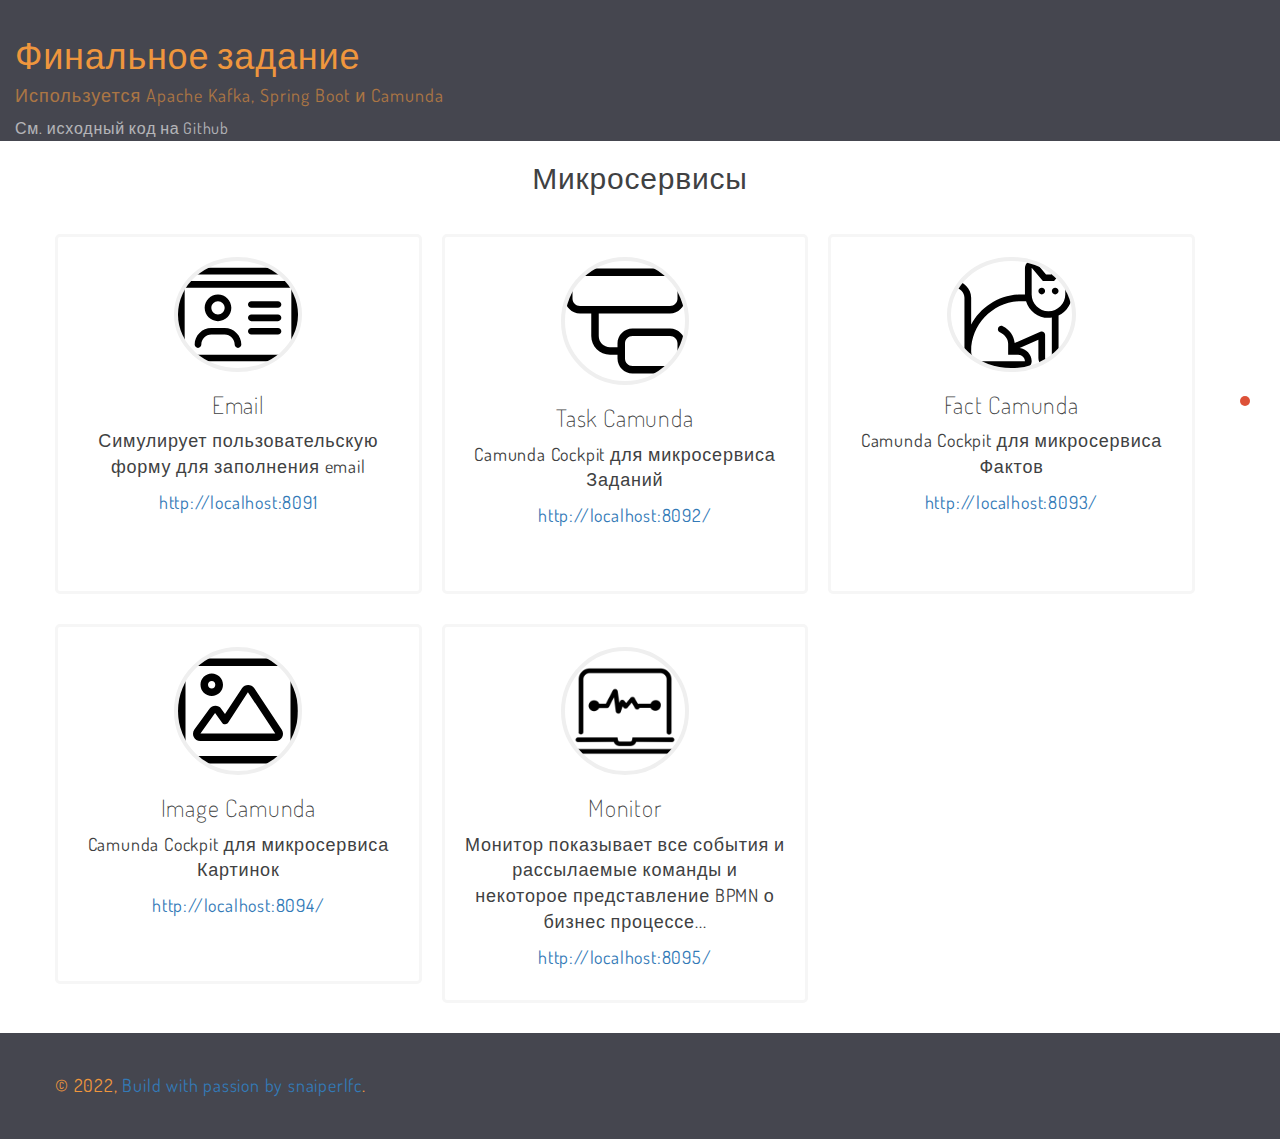
==== docs/overview-website/index.html @ 1f6db1c6 "first commit" ====
<!DOCTYPE html>
<html lang="en">
<head>
    <meta charset="utf-8">
    <meta http-equiv="X-UA-Compatible" content="IE=edge">
    <meta name="viewport" content="width=device-width, initial-scale=1">
    <meta name="author" content="Alexander Zimin">
    <title>Flowing Final Task</title>

    <!-- Bootstrap -->
    <link href="css/bootstrap.min.css" rel="stylesheet">
    <link href="css/style.css" rel="stylesheet">
    <link href="css/themify-icons.css" rel="stylesheet">
    <link href='css/dosis-font.css' rel='stylesheet' type='text/css'>
    <!-- HTML5 shim and Respond.js for IE8 support of HTML5 elements and media queries -->
    <!-- WARNING: Respond.js doesn't work if you view the page via file:// -->
    <!--[if lt IE 9]>
    <script src="https://oss.maxcdn.com/html5shiv/3.7.2/html5shiv.min.js"></script>
    <script src="https://oss.maxcdn.com/respond/1.4.2/respond.min.js"></script>
    <![endif]-->
</head>
<body id="page-top" data-spy="scroll" data-target=".side-menu">
<nav class="side-menu">
    <ul>
        <li class="hidden active">
            <a class="page-scroll" href="#page-top"></a>
        </li>

        <li>
            <a href="#speakers" class="page-scroll">
                <span class="menu-title">Микросервисы</span>
                <span class="dot"></span>
            </a>
        </li>

    </ul>
</nav>
<div class="container-fluid">
    <!-- Start: Header -->
    <div class="row hero-header" id="home">
        <div class="col-md-7">
            <h1>Финальное задание</h1>
            <h4>Используется Apache Kafka, Spring Boot и Camunda</h4>
            <a href="https://github.com/snaiperlfc/flowing-final-task">См. исходный код на Github</a>
        </div>
    </div>
    <!-- End: Header -->
</div>
<div class="container">
    <!-- Start: Speakers -->
    <div class="row me-row content-ct speaker" id="speakers">
        <h2 class="row-title">Микросервисы</h2>
        <div class="col-md-4 col-sm-6 feature">
            <img src="img/id-card-light.svg" class="speaker-img">
            <h3>Email</h3>
            <p>Симулирует пользовательскую форму для заполнения email</p>
            <p><a href="http://localhost:8091/">http://localhost:8091</a></p>
        </div>
        <div class="col-md-4 col-sm-6 feature">
            <img src="img/diagram-subtask-light.svg" class="speaker-img">
            <h3>Task Camunda</h3>
            <p>Camunda Cockpit для микросервиса Заданий</p>
            <p><a href="http://localhost:8092/camunda/app/cockpit/default/">http://localhost:8092/</a></p>
        </div>
        <div class="col-md-4 col-sm-6 feature">
            <img src="img/cat-light.svg" class="speaker-img">
            <h3>Fact Camunda</h3>
            <p>Camunda Cockpit для микросервиса Фактов</p>
            <p><a href="http://localhost:8093/camunda/app/cockpit/default/">http://localhost:8093/</a></p>
        </div>
        <div class="col-md-4 col-sm-6 feature">
            <img src="img/image-light.svg" class="speaker-img">
            <h3>Image Camunda</h3>
            <p>Camunda Cockpit для микросервиса Картинок</p>
            <p><a href="http://localhost:8094/camunda/app/cockpit/default/">http://localhost:8094/</a></p>
        </div>
        <div class="col-md-4 col-sm-6 feature">
            <img src="img/monitor.png" class="speaker-img">
            <h3>Monitor</h3>
            <p>Монитор показывает все события и рассылаемые команды и некоторое представление BPMN о бизнес
                процессе...</p>
            <p><a href="http://localhost:8095/">http://localhost:8095/</a></p>
        </div>
    </div>
    <!-- End: Speakers -->
</div>


<!-- Start: Footer -->
<div class="container-fluid footer">
    <div class="row footer-credit">
        <div class="col-md-6 col-sm-6">
            <p>&copy; 2022, <a href="http://snaiperlfc.ru">Build with passion by snaiperlfc</a>.</p>
        </div>
    </div>
</div>
<!-- End: Footer -->

</body>
</html>
---- docs/overview-website/css/style.css ----
body {
    font-family: 'Dosis', Roboto, sans-serif;
    color: #404142;
    font-size: 18px;
    letter-spacing: 0.8px;
}

h1, h2, h3, h4, h5, h6 {
    font-weight: 200;
}

ul {
    margin: 0;
    padding: 0;
    list-style: none;
}

a {
    -webkit-transition: all 0.3s;
    -moz-transition: all 0.3s;
    transition: all 0.3s;
}

a:hover, a:focus, a:active, a:visited {
    text-decoration: none;
}

/* Buttons override */
.btn {
    text-transform: uppercase;
    font-weight: 600;
}

.btn-lg {
    padding: 15px 40px;
    font-size: 16px;
    line-height: none;
    border-radius: 4px;
}

.btn-red {
    background-color: #dd5138;
    color: #fff;
}

.btn-yellow {
    background-color: #fcd93b;
    color: #2a2a2a;
    opacity: 0.8;
}

.btn-yellow:hover {
    opacity: 1;
}

.btn-yellow.disabled:hover,
.btn-yellow[disabled]:hover {
    opacity: 0.65;
}

.content-ct {
    text-align: center;
}

/* ------------------
	Navigation
------------------ */
.side-menu {
    position: fixed;
    right: 30px;
    top: 50%;
    transform: translateY(-73px);
    z-index: 99;
}

.side-menu ul li {
    text-align: right;
    margin: 10px 0;
}

.side-menu ul li a span {
    display: inline-block;
}

.side-menu ul li a span.menu-title {
    color: #fff;
    position: relative;
    margin-right: 10px;
    text-transform: uppercase;
    font-size: 12px;
    background-color: #dd5138;
    padding: 3px 10px;
    font-weight: 600;
    border-radius: 3px;
    -webkit-transition: -webkit-transform 0.2s, opacity 0.2s;
    -moz-transition: -moz-transform 0.2s, opacity 0.2s;
    transition: transform 0.2s, opacity 0.2s;
    -webkit-transform-origin: 100% 50%;
    -moz-transform-origin: 100% 50%;
    -ms-transform-origin: 100% 50%;
    -o-transform-origin: 100% 50%;
    transform-origin: 100% 50%;
    opacity: 0;
}

.side-menu ul li a:hover span.menu-title {
    opacity: 1;
}

.side-menu ul li a span.dot {
    position: relative;
    background-color: #dd5138;
    border-radius: 2em;
    height: 10px;
    width: 10px;
    -webkit-transition: all 0.3s;
    -moz-transition: all 0.3s;
    transition: all 0.3s;
}

.side-menu ul li a:hover span.dot {
    transform: scale(1.8);
}


.hero-header {
    background: #45464f;
    color: #ef963d;
}

.hero-header h1 {
    margin: 1em 0 0 0;
}

.hero-header a {
    /*background: white;*/
    color: white;
    opacity: 0.6;
    margin: 1em 0 0 0;
    font-size: 16px;
}

.hero-header h4 {
    font-weight: normal;
    opacity: 0.6;
    letter-spacing: 1px;
    /*margin: 2em 0;*/
}

.hero-header .logo {
    max-width: 180px;
}

.hero-header .btn {
    margin-top: 3em;
}

.hero-header .rocket {
    max-width: 100%;
}

.me-row {
    /*padding: 30px 0;*/
}

.row-title {
    font-weight: 400;
}

.feature {
    padding: 20px;
    margin-top: 30px;
    min-height: 360px;
}

.feature span {
    font-size: 5em;
    color: #016cc7;
}

.speaker .feature {
    width: 31.333333%;
    -webkit-transition: all 0.3s;
    -moz-transition: all 0.3s;
    transition: all 0.3s;
    margin-right: 20px;
    border: 3px solid #f6f6f6;
    border-radius: 5px;
}

.speaker .feature:hover {
    box-shadow: 3px 3px 10px #ccc;
    transform: translateY(-10px);
}

.speaker-img {
    max-width: 40%;
    border: 4px solid #efefef;
    border-radius: 50%;
}

ul.speaker-social li {
    list-style: none;
    display: inline-block;
    margin: 10px 5px;
}

ul.speaker-social li a {
    font-size: 0.2em;
    padding: 0 10px;
}

ul.speaker-social li a:hover {
    text-decoration: none;
}

a span.ti-facebook {
    color: #3b5998;
}

a span.ti-twitter-alt {
    color: #4099ff;
}

.tickets {
    background-color: #fcd93b;
}

.tickets .price {
    font-size: 4em;
    color: #dd5138;
    font-weight: 100;
}

.tickets .price sup {
    font-size: 0.4em;
}


.nav-tabs {
    margin-top: 20px;
}

.schedule .media {
    margin-top: 4em;
}

.schedule .media-object {
    max-width: 100px;
}

.schedule .media-heading {
    font-weight: 600;
    border-bottom: 2px solid #efefef;
    padding-bottom: 10px;
}

.schedule .media-body h5 {
    text-transform: uppercase;
    font-weight: 600;
}


.footer {
    margin-top: 30px;
    background: #45464f;
    color: #ef963d;
}

.footer p {
    margin-bottom: 0;
}

.footer-credit {
    padding: 40px;
}

ul.footer-menu {
    text-align: right;
}

ul.footer-menu li {
    display: inline-block;
}

ul.footer-menu li a {
    font-size: 12px;
    color: #fcd93b;
    padding-right: 20px;
}

ul.footer-menu li a:hover {
    color: #dd5138;
}


.contact {
    background-color: #3a3a3a;
    color: #fff;
    padding: 1em;
}

.contact h3 {
    margin-bottom: 30px;
}

.form-control {
    padding: 20px 15px;
    border: 3px solid #eee;
    background-color: #f9f9f9;
    box-shadow: none;
}

.help-block {
    font-size: 12px;
}

.form-control-feedback {
    top: 15px;
    right: 15px;
}

.animated {
    -webkit-animation-duration: 5s;
    animation-duration: 5s;
    -webkit-animation-fill-mode: both;
    animation-fill-mode: both;
    -webkit-animation-timing-function: linear;
    animation-timing-function: linear;
    animation-iteration-count: infinite;
    -webkit-animation-iteration-count: infinite;
}

@-webkit-keyframes bounce {
    0%, 20%, 50%, 80%, 100% {
        -webkit-transform: translateY(0);
    }
    40% {
        -webkit-transform: translateY(-30px);
    }
    60% {
        -webkit-transform: translateY(-15px);
    }
}

@keyframes bounce {
    0%, 20%, 50%, 80%, 100% {
        transform: translateY(0);
    }
    40% {
        transform: translateY(-30px);
    }
    60% {
        transform: translateY(-15px);
    }
}

.bounce {
    -webkit-animation-name: bounce;
    animation-name: bounce;
}

/* ========================================
    Custom Media Queries
======================================== */

/* Mobile */

@media (max-width: 767px) {
    .hero-header {
        padding: 3em 1em 1em 1em;
        text-align: center;
        max-height: 550px;
    }

    .speaker .feature {
        width: 100%
    }

    .footer-credit {
        text-align: center;
        padding: 40px 20px;
    }

    ul.footer-menu {
        text-align: center;
        margin-top: 30px;
    }
}


/* iPad Portrait */

@media (min-width: 768px) and (max-width: 991px) {
    .hero-header {
        padding: 3em 1em 1em 1em;
        text-align: center;
    }

    .speaker .feature {
        width: 49%;
        margin-right: 7px;
    }

    ul.footer-menu {
        margin-top: 0;
    }
}


/* iPad Landscape */

@media (min-width: 992px) and (max-width: 1199px) {
    .speaker .feature {
        width: 49%;
        margin-right: 9px;
    }
}
---- docs/overview-website/css/themify-icons.css ----
@font-face {
	font-family: 'themify';
	src:url('../fonts/themify.eot?-fvbane');
	src:url('../fonts/themify.eot?#iefix-fvbane') format('embedded-opentype'),
		url('../fonts/themify.woff?-fvbane') format('woff'),
		url('../fonts/themify.ttf?-fvbane') format('truetype'),
		url('../fonts/themify.svg?-fvbane#themify') format('svg');
	font-weight: normal;
	font-style: normal;
}

[class^="ti-"], [class*=" ti-"] {
	font-family: 'themify';
	speak: none;
	font-style: normal;
	font-weight: normal;
	font-variant: normal;
	text-transform: none;
	line-height: 1;

	/* Better Font Rendering =========== */
	-webkit-font-smoothing: antialiased;
	-moz-osx-font-smoothing: grayscale;
}

.ti-wand:before {
	content: "\e600";
}
.ti-volume:before {
	content: "\e601";
}
.ti-user:before {
	content: "\e602";
}
.ti-unlock:before {
	content: "\e603";
}
.ti-unlink:before {
	content: "\e604";
}
.ti-trash:before {
	content: "\e605";
}
.ti-thought:before {
	content: "\e606";
}
.ti-target:before {
	content: "\e607";
}
.ti-tag:before {
	content: "\e608";
}
.ti-tablet:before {
	content: "\e609";
}
.ti-star:before {
	content: "\e60a";
}
.ti-spray:before {
	content: "\e60b";
}
.ti-signal:before {
	content: "\e60c";
}
.ti-shopping-cart:before {
	content: "\e60d";
}
.ti-shopping-cart-full:before {
	content: "\e60e";
}
.ti-settings:before {
	content: "\e60f";
}
.ti-search:before {
	content: "\e610";
}
.ti-zoom-in:before {
	content: "\e611";
}
.ti-zoom-out:before {
	content: "\e612";
}
.ti-cut:before {
	content: "\e613";
}
.ti-ruler:before {
	content: "\e614";
}
.ti-ruler-pencil:before {
	content: "\e615";
}
.ti-ruler-alt:before {
	content: "\e616";
}
.ti-bookmark:before {
	content: "\e617";
}
.ti-bookmark-alt:before {
	content: "\e618";
}
.ti-reload:before {
	content: "\e619";
}
.ti-plus:before {
	content: "\e61a";
}
.ti-pin:before {
	content: "\e61b";
}
.ti-pencil:before {
	content: "\e61c";
}
.ti-pencil-alt:before {
	content: "\e61d";
}
.ti-paint-roller:before {
	content: "\e61e";
}
.ti-paint-bucket:before {
	content: "\e61f";
}
.ti-na:before {
	content: "\e620";
}
.ti-mobile:before {
	content: "\e621";
}
.ti-minus:before {
	content: "\e622";
}
.ti-medall:before {
	content: "\e623";
}
.ti-medall-alt:before {
	content: "\e624";
}
.ti-marker:before {
	content: "\e625";
}
.ti-marker-alt:before {
	content: "\e626";
}
.ti-arrow-up:before {
	content: "\e627";
}
.ti-arrow-right:before {
	content: "\e628";
}
.ti-arrow-left:before {
	content: "\e629";
}
.ti-arrow-down:before {
	content: "\e62a";
}
.ti-lock:before {
	content: "\e62b";
}
.ti-location-arrow:before {
	content: "\e62c";
}
.ti-link:before {
	content: "\e62d";
}
.ti-layout:before {
	content: "\e62e";
}
.ti-layers:before {
	content: "\e62f";
}
.ti-layers-alt:before {
	content: "\e630";
}
.ti-key:before {
	content: "\e631";
}
.ti-import:before {
	content: "\e632";
}
.ti-image:before {
	content: "\e633";
}
.ti-heart:before {
	content: "\e634";
}
.ti-heart-broken:before {
	content: "\e635";
}
.ti-hand-stop:before {
	content: "\e636";
}
.ti-hand-open:before {
	content: "\e637";
}
.ti-hand-drag:before {
	content: "\e638";
}
.ti-folder:before {
	content: "\e639";
}
.ti-flag:before {
	content: "\e63a";
}
.ti-flag-alt:before {
	content: "\e63b";
}
.ti-flag-alt-2:before {
	content: "\e63c";
}
.ti-eye:before {
	content: "\e63d";
}
.ti-export:before {
	content: "\e63e";
}
.ti-exchange-vertical:before {
	content: "\e63f";
}
.ti-desktop:before {
	content: "\e640";
}
.ti-cup:before {
	content: "\e641";
}
.ti-crown:before {
	content: "\e642";
}
.ti-comments:before {
	content: "\e643";
}
.ti-comment:before {
	content: "\e644";
}
.ti-comment-alt:before {
	content: "\e645";
}
.ti-close:before {
	content: "\e646";
}
.ti-clip:before {
	content: "\e647";
}
.ti-angle-up:before {
	content: "\e648";
}
.ti-angle-right:before {
	content: "\e649";
}
.ti-angle-left:before {
	content: "\e64a";
}
.ti-angle-down:before {
	content: "\e64b";
}
.ti-check:before {
	content: "\e64c";
}
.ti-check-box:before {
	content: "\e64d";
}
.ti-camera:before {
	content: "\e64e";
}
.ti-announcement:before {
	content: "\e64f";
}
.ti-brush:before {
	content: "\e650";
}
.ti-briefcase:before {
	content: "\e651";
}
.ti-bolt:before {
	content: "\e652";
}
.ti-bolt-alt:before {
	content: "\e653";
}
.ti-blackboard:before {
	content: "\e654";
}
.ti-bag:before {
	content: "\e655";
}
.ti-move:before {
	content: "\e656";
}
.ti-arrows-vertical:before {
	content: "\e657";
}
.ti-arrows-horizontal:before {
	content: "\e658";
}
.ti-fullscreen:before {
	content: "\e659";
}
.ti-arrow-top-right:before {
	content: "\e65a";
}
.ti-arrow-top-left:before {
	content: "\e65b";
}
.ti-arrow-circle-up:before {
	content: "\e65c";
}
.ti-arrow-circle-right:before {
	content: "\e65d";
}
.ti-arrow-circle-left:before {
	content: "\e65e";
}
.ti-arrow-circle-down:before {
	content: "\e65f";
}
.ti-angle-double-up:before {
	content: "\e660";
}
.ti-angle-double-right:before {
	content: "\e661";
}
.ti-angle-double-left:before {
	content: "\e662";
}
.ti-angle-double-down:before {
	content: "\e663";
}
.ti-zip:before {
	content: "\e664";
}
.ti-world:before {
	content: "\e665";
}
.ti-wheelchair:before {
	content: "\e666";
}
.ti-view-list:before {
	content: "\e667";
}
.ti-view-list-alt:before {
	content: "\e668";
}
.ti-view-grid:before {
	content: "\e669";
}
.ti-uppercase:before {
	content: "\e66a";
}
.ti-upload:before {
	content: "\e66b";
}
.ti-underline:before {
	content: "\e66c";
}
.ti-truck:before {
	content: "\e66d";
}
.ti-timer:before {
	content: "\e66e";
}
.ti-ticket:before {
	content: "\e66f";
}
.ti-thumb-up:before {
	content: "\e670";
}
.ti-thumb-down:before {
	content: "\e671";
}
.ti-text:before {
	content: "\e672";
}
.ti-stats-up:before {
	content: "\e673";
}
.ti-stats-down:before {
	content: "\e674";
}
.ti-split-v:before {
	content: "\e675";
}
.ti-split-h:before {
	content: "\e676";
}
.ti-smallcap:before {
	content: "\e677";
}
.ti-shine:before {
	content: "\e678";
}
.ti-shift-right:before {
	content: "\e679";
}
.ti-shift-left:before {
	content: "\e67a";
}
.ti-shield:before {
	content: "\e67b";
}
.ti-notepad:before {
	content: "\e67c";
}
.ti-server:before {
	content: "\e67d";
}
.ti-quote-right:before {
	content: "\e67e";
}
.ti-quote-left:before {
	content: "\e67f";
}
.ti-pulse:before {
	content: "\e680";
}
.ti-printer:before {
	content: "\e681";
}
.ti-power-off:before {
	content: "\e682";
}
.ti-plug:before {
	content: "\e683";
}
.ti-pie-chart:before {
	content: "\e684";
}
.ti-paragraph:before {
	content: "\e685";
}
.ti-panel:before {
	content: "\e686";
}
.ti-package:before {
	content: "\e687";
}
.ti-music:before {
	content: "\e688";
}
.ti-music-alt:before {
	content: "\e689";
}
.ti-mouse:before {
	content: "\e68a";
}
.ti-mouse-alt:before {
	content: "\e68b";
}
.ti-money:before {
	content: "\e68c";
}
.ti-microphone:before {
	content: "\e68d";
}
.ti-menu:before {
	content: "\e68e";
}
.ti-menu-alt:before {
	content: "\e68f";
}
.ti-map:before {
	content: "\e690";
}
.ti-map-alt:before {
	content: "\e691";
}
.ti-loop:before {
	content: "\e692";
}
.ti-location-pin:before {
	content: "\e693";
}
.ti-list:before {
	content: "\e694";
}
.ti-light-bulb:before {
	content: "\e695";
}
.ti-Italic:before {
	content: "\e696";
}
.ti-info:before {
	content: "\e697";
}
.ti-infinite:before {
	content: "\e698";
}
.ti-id-badge:before {
	content: "\e699";
}
.ti-hummer:before {
	content: "\e69a";
}
.ti-home:before {
	content: "\e69b";
}
.ti-help:before {
	content: "\e69c";
}
.ti-headphone:before {
	content: "\e69d";
}
.ti-harddrives:before {
	content: "\e69e";
}
.ti-harddrive:before {
	content: "\e69f";
}
.ti-gift:before {
	content: "\e6a0";
}
.ti-game:before {
	content: "\e6a1";
}
.ti-filter:before {
	content: "\e6a2";
}
.ti-files:before {
	content: "\e6a3";
}
.ti-file:before {
	content: "\e6a4";
}
.ti-eraser:before {
	content: "\e6a5";
}
.ti-envelope:before {
	content: "\e6a6";
}
.ti-download:before {
	content: "\e6a7";
}
.ti-direction:before {
	content: "\e6a8";
}
.ti-direction-alt:before {
	content: "\e6a9";
}
.ti-dashboard:before {
	content: "\e6aa";
}
.ti-control-stop:before {
	content: "\e6ab";
}
.ti-control-shuffle:before {
	content: "\e6ac";
}
.ti-control-play:before {
	content: "\e6ad";
}
.ti-control-pause:before {
	content: "\e6ae";
}
.ti-control-forward:before {
	content: "\e6af";
}
.ti-control-backward:before {
	content: "\e6b0";
}
.ti-cloud:before {
	content: "\e6b1";
}
.ti-cloud-up:before {
	content: "\e6b2";
}
.ti-cloud-down:before {
	content: "\e6b3";
}
.ti-clipboard:before {
	content: "\e6b4";
}
.ti-car:before {
	content: "\e6b5";
}
.ti-calendar:before {
	content: "\e6b6";
}
.ti-book:before {
	content: "\e6b7";
}
.ti-bell:before {
	content: "\e6b8";
}
.ti-basketball:before {
	content: "\e6b9";
}
.ti-bar-chart:before {
	content: "\e6ba";
}
.ti-bar-chart-alt:before {
	content: "\e6bb";
}
.ti-back-right:before {
	content: "\e6bc";
}
.ti-back-left:before {
	content: "\e6bd";
}
.ti-arrows-corner:before {
	content: "\e6be";
}
.ti-archive:before {
	content: "\e6bf";
}
.ti-anchor:before {
	content: "\e6c0";
}
.ti-align-right:before {
	content: "\e6c1";
}
.ti-align-left:before {
	content: "\e6c2";
}
.ti-align-justify:before {
	content: "\e6c3";
}
.ti-align-center:before {
	content: "\e6c4";
}
.ti-alert:before {
	content: "\e6c5";
}
.ti-alarm-clock:before {
	content: "\e6c6";
}
.ti-agenda:before {
	content: "\e6c7";
}
.ti-write:before {
	content: "\e6c8";
}
.ti-window:before {
	content: "\e6c9";
}
.ti-widgetized:before {
	content: "\e6ca";
}
.ti-widget:before {
	content: "\e6cb";
}
.ti-widget-alt:before {
	content: "\e6cc";
}
.ti-wallet:before {
	content: "\e6cd";
}
.ti-video-clapper:before {
	content: "\e6ce";
}
.ti-video-camera:before {
	content: "\e6cf";
}
.ti-vector:before {
	content: "\e6d0";
}
.ti-themify-logo:before {
	content: "\e6d1";
}
.ti-themify-favicon:before {
	content: "\e6d2";
}
.ti-themify-favicon-alt:before {
	content: "\e6d3";
}
.ti-support:before {
	content: "\e6d4";
}
.ti-stamp:before {
	content: "\e6d5";
}
.ti-split-v-alt:before {
	content: "\e6d6";
}
.ti-slice:before {
	content: "\e6d7";
}
.ti-shortcode:before {
	content: "\e6d8";
}
.ti-shift-right-alt:before {
	content: "\e6d9";
}
.ti-shift-left-alt:before {
	content: "\e6da";
}
.ti-ruler-alt-2:before {
	content: "\e6db";
}
.ti-receipt:before {
	content: "\e6dc";
}
.ti-pin2:before {
	content: "\e6dd";
}
.ti-pin-alt:before {
	content: "\e6de";
}
.ti-pencil-alt2:before {
	content: "\e6df";
}
.ti-palette:before {
	content: "\e6e0";
}
.ti-more:before {
	content: "\e6e1";
}
.ti-more-alt:before {
	content: "\e6e2";
}
.ti-microphone-alt:before {
	content: "\e6e3";
}
.ti-magnet:before {
	content: "\e6e4";
}
.ti-line-double:before {
	content: "\e6e5";
}
.ti-line-dotted:before {
	content: "\e6e6";
}
.ti-line-dashed:before {
	content: "\e6e7";
}
.ti-layout-width-full:before {
	content: "\e6e8";
}
.ti-layout-width-default:before {
	content: "\e6e9";
}
.ti-layout-width-default-alt:before {
	content: "\e6ea";
}
.ti-layout-tab:before {
	content: "\e6eb";
}
.ti-layout-tab-window:before {
	content: "\e6ec";
}
.ti-layout-tab-v:before {
	content: "\e6ed";
}
.ti-layout-tab-min:before {
	content: "\e6ee";
}
.ti-layout-slider:before {
	content: "\e6ef";
}
.ti-layout-slider-alt:before {
	content: "\e6f0";
}
.ti-layout-sidebar-right:before {
	content: "\e6f1";
}
.ti-layout-sidebar-none:before {
	content: "\e6f2";
}
.ti-layout-sidebar-left:before {
	content: "\e6f3";
}
.ti-layout-placeholder:before {
	content: "\e6f4";
}
.ti-layout-menu:before {
	content: "\e6f5";
}
.ti-layout-menu-v:before {
	content: "\e6f6";
}
.ti-layout-menu-separated:before {
	content: "\e6f7";
}
.ti-layout-menu-full:before {
	content: "\e6f8";
}
.ti-layout-media-right-alt:before {
	content: "\e6f9";
}
.ti-layout-media-right:before {
	content: "\e6fa";
}
.ti-layout-media-overlay:before {
	content: "\e6fb";
}
.ti-layout-media-overlay-alt:before {
	content: "\e6fc";
}
.ti-layout-media-overlay-alt-2:before {
	content: "\e6fd";
}
.ti-layout-media-left-alt:before {
	content: "\e6fe";
}
.ti-layout-media-left:before {
	content: "\e6ff";
}
.ti-layout-media-center-alt:before {
	content: "\e700";
}
.ti-layout-media-center:before {
	content: "\e701";
}
.ti-layout-list-thumb:before {
	content: "\e702";
}
.ti-layout-list-thumb-alt:before {
	content: "\e703";
}
.ti-layout-list-post:before {
	content: "\e704";
}
.ti-layout-list-large-image:before {
	content: "\e705";
}
.ti-layout-line-solid:before {
	content: "\e706";
}
.ti-layout-grid4:before {
	content: "\e707";
}
.ti-layout-grid3:before {
	content: "\e708";
}
.ti-layout-grid2:before {
	content: "\e709";
}
.ti-layout-grid2-thumb:before {
	content: "\e70a";
}
.ti-layout-cta-right:before {
	content: "\e70b";
}
.ti-layout-cta-left:before {
	content: "\e70c";
}
.ti-layout-cta-center:before {
	content: "\e70d";
}
.ti-layout-cta-btn-right:before {
	content: "\e70e";
}
.ti-layout-cta-btn-left:before {
	content: "\e70f";
}
.ti-layout-column4:before {
	content: "\e710";
}
.ti-layout-column3:before {
	content: "\e711";
}
.ti-layout-column2:before {
	content: "\e712";
}
.ti-layout-accordion-separated:before {
	content: "\e713";
}
.ti-layout-accordion-merged:before {
	content: "\e714";
}
.ti-layout-accordion-list:before {
	content: "\e715";
}
.ti-ink-pen:before {
	content: "\e716";
}
.ti-info-alt:before {
	content: "\e717";
}
.ti-help-alt:before {
	content: "\e718";
}
.ti-headphone-alt:before {
	content: "\e719";
}
.ti-hand-point-up:before {
	content: "\e71a";
}
.ti-hand-point-right:before {
	content: "\e71b";
}
.ti-hand-point-left:before {
	content: "\e71c";
}
.ti-hand-point-down:before {
	content: "\e71d";
}
.ti-gallery:before {
	content: "\e71e";
}
.ti-face-smile:before {
	content: "\e71f";
}
.ti-face-sad:before {
	content: "\e720";
}
.ti-credit-card:before {
	content: "\e721";
}
.ti-control-skip-forward:before {
	content: "\e722";
}
.ti-control-skip-backward:before {
	content: "\e723";
}
.ti-control-record:before {
	content: "\e724";
}
.ti-control-eject:before {
	content: "\e725";
}
.ti-comments-smiley:before {
	content: "\e726";
}
.ti-brush-alt:before {
	content: "\e727";
}
.ti-youtube:before {
	content: "\e728";
}
.ti-vimeo:before {
	content: "\e729";
}
.ti-twitter:before {
	content: "\e72a";
}
.ti-time:before {
	content: "\e72b";
}
.ti-tumblr:before {
	content: "\e72c";
}
.ti-skype:before {
	content: "\e72d";
}
.ti-share:before {
	content: "\e72e";
}
.ti-share-alt:before {
	content: "\e72f";
}
.ti-rocket:before {
	content: "\e730";
}
.ti-pinterest:before {
	content: "\e731";
}
.ti-new-window:before {
	content: "\e732";
}
.ti-microsoft:before {
	content: "\e733";
}
.ti-list-ol:before {
	content: "\e734";
}
.ti-linkedin:before {
	content: "\e735";
}
.ti-layout-sidebar-2:before {
	content: "\e736";
}
.ti-layout-grid4-alt:before {
	content: "\e737";
}
.ti-layout-grid3-alt:before {
	content: "\e738";
}
.ti-layout-grid2-alt:before {
	content: "\e739";
}
.ti-layout-column4-alt:before {
	content: "\e73a";
}
.ti-layout-column3-alt:before {
	content: "\e73b";
}
.ti-layout-column2-alt:before {
	content: "\e73c";
}
.ti-instagram:before {
	content: "\e73d";
}
.ti-google:before {
	content: "\e73e";
}
.ti-github:before {
	content: "\e73f";
}
.ti-flickr:before {
	content: "\e740";
}
.ti-facebook:before {
	content: "\e741";
}
.ti-dropbox:before {
	content: "\e742";
}
.ti-dribbble:before {
	content: "\e743";
}
.ti-apple:before {
	content: "\e744";
}
.ti-android:before {
	content: "\e745";
}
.ti-save:before {
	content: "\e746";
}
.ti-save-alt:before {
	content: "\e747";
}
.ti-yahoo:before {
	content: "\e748";
}
.ti-wordpress:before {
	content: "\e749";
}
.ti-vimeo-alt:before {
	content: "\e74a";
}
.ti-twitter-alt:before {
	content: "\e74b";
}
.ti-tumblr-alt:before {
	content: "\e74c";
}
.ti-trello:before {
	content: "\e74d";
}
.ti-stack-overflow:before {
	content: "\e74e";
}
.ti-soundcloud:before {
	content: "\e74f";
}
.ti-sharethis:before {
	content: "\e750";
}
.ti-sharethis-alt:before {
	content: "\e751";
}
.ti-reddit:before {
	content: "\e752";
}
.ti-pinterest-alt:before {
	content: "\e753";
}
.ti-microsoft-alt:before {
	content: "\e754";
}
.ti-linux:before {
	content: "\e755";
}
.ti-jsfiddle:before {
	content: "\e756";
}
.ti-joomla:before {
	content: "\e757";
}
.ti-html5:before {
	content: "\e758";
}
.ti-flickr-alt:before {
	content: "\e759";
}
.ti-email:before {
	content: "\e75a";
}
.ti-drupal:before {
	content: "\e75b";
}
.ti-dropbox-alt:before {
	content: "\e75c";
}
.ti-css3:before {
	content: "\e75d";
}
.ti-rss:before {
	content: "\e75e";
}
.ti-rss-alt:before {
	content: "\e75f";
}
---- docs/overview-website/css/dosis-font.css ----
/* latin-ext */
@font-face {
  font-family: 'Dosis';
  font-style: normal;
  font-weight: 200;
  src: local('Dosis ExtraLight'), local('Dosis-ExtraLight'), url(../fonts/dosis/VK-RlLrn4NFhRGqPkj6IwBkAz4rYn47Zy2rvigWQf6w.woff2) format('woff2');
  unicode-range: U+0100-024F, U+1E00-1EFF, U+20A0-20AB, U+20AD-20CF, U+2C60-2C7F, U+A720-A7FF;
}
/* latin */
@font-face {
  font-family: 'Dosis';
  font-style: normal;
  font-weight: 200;
  src: local('Dosis ExtraLight'), local('Dosis-ExtraLight'), url(../fonts/dosis/RPKDmaFi75RJkvjWaDDb0nYhjbSpvc47ee6xR_80Hnw.woff2) format('woff2');
  unicode-range: U+0000-00FF, U+0131, U+0152-0153, U+02C6, U+02DA, U+02DC, U+2000-206F, U+2074, U+20AC, U+2212, U+2215, U+E0FF, U+EFFD, U+F000;
}
/* latin-ext */
@font-face {
  font-family: 'Dosis';
  font-style: normal;
  font-weight: 400;
  src: local('Dosis Regular'), local('Dosis-Regular'), url(../fonts/dosis/3isE9muMMOq1K7TQ7HkKvIDGDUGfDkXyfkzVDelzfFk.woff2) format('woff2');
  unicode-range: U+0100-024F, U+1E00-1EFF, U+20A0-20AB, U+20AD-20CF, U+2C60-2C7F, U+A720-A7FF;
}
/* latin */
@font-face {
  font-family: 'Dosis';
  font-style: normal;
  font-weight: 400;
  src: local('Dosis Regular'), local('Dosis-Regular'), url(../fonts/dosis/oaBFj7Fz9Y9_eW3k9Jd9X6CWcynf_cDxXwCLxiixG1c.woff2) format('woff2');
  unicode-range: U+0000-00FF, U+0131, U+0152-0153, U+02C6, U+02DA, U+02DC, U+2000-206F, U+2074, U+20AC, U+2212, U+2215, U+E0FF, U+EFFD, U+F000;
}
/* latin-ext */
@font-face {
  font-family: 'Dosis';
  font-style: normal;
  font-weight: 600;
  src: local('Dosis SemiBold'), local('Dosis-SemiBold'), url(../fonts/dosis/3isE9muMMOq1K7TQ7HkKvIDGDUGfDkXyfkzVDelzfFk.woff2) format('woff2');
  unicode-range: U+0100-024F, U+1E00-1EFF, U+20A0-20AB, U+20AD-20CF, U+2C60-2C7F, U+A720-A7FF;
}
/* latin */
@font-face {
  font-family: 'Dosis';
  font-style: normal;
  font-weight: 600;
  src: local('Dosis SemiBold'), local('Dosis-SemiBold'), url(../fonts/dosis/O6SOu9hYsPHTU43R17NS5XYhjbSpvc47ee6xR_80Hnw.woff2) format('woff2');
  unicode-range: U+0000-00FF, U+0131, U+0152-0153, U+02C6, U+02DA, U+02DC, U+2000-206F, U+2074, U+20AC, U+2212, U+2215, U+E0FF, U+EFFD, U+F000;
}
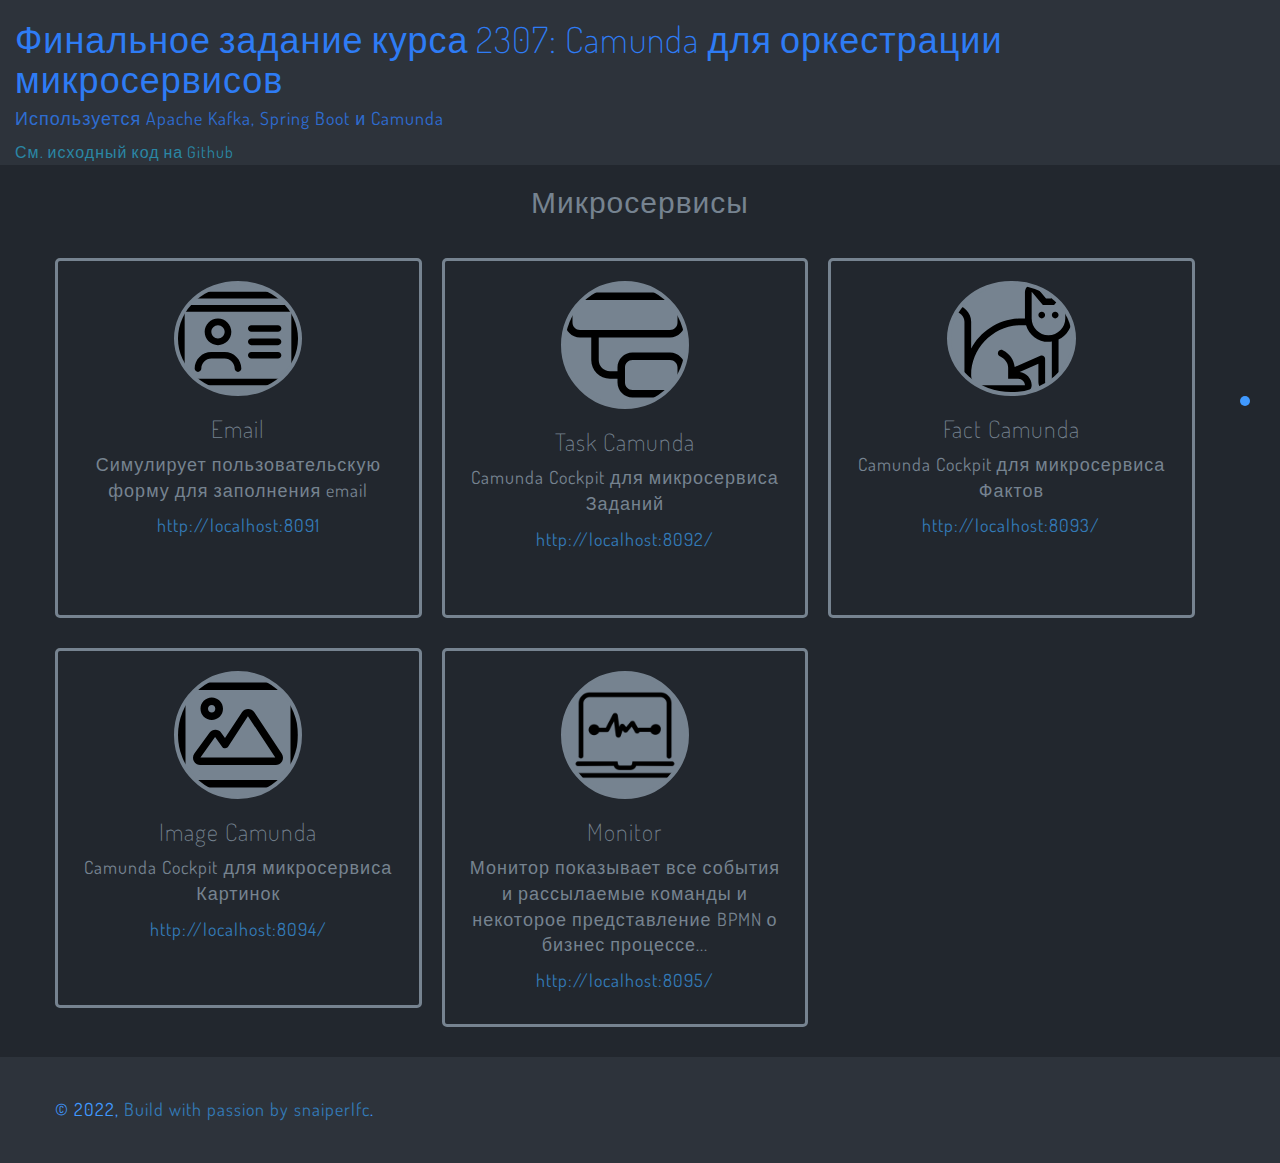
==== commit c3af3f66: "fixed text docs" ====
--- a/docs/overview-website/index.html
+++ b/docs/overview-website/index.html
@@ -5,7 +5,7 @@
     <meta http-equiv="X-UA-Compatible" content="IE=edge">
     <meta name="viewport" content="width=device-width, initial-scale=1">
     <meta name="author" content="Alexander Zimin">
-    <title>Flowing Final Task</title>
+    <title>Финальное задание курса 2307: Camunda для оркестрации микросервисов</title>
 
     <!-- Bootstrap -->
     <link href="css/bootstrap.min.css" rel="stylesheet">
@@ -38,8 +38,8 @@
 <div class="container-fluid">
     <!-- Start: Header -->
     <div class="row hero-header" id="home">
-        <div class="col-md-7">
-            <h1>Финальное задание</h1>
+        <div class="col-md-10">
+            <h1>Финальное задание курса 2307: Camunda для оркестрации микросервисов</h1>
             <h4>Используется Apache Kafka, Spring Boot и Camunda</h4>
             <a href="https://github.com/snaiperlfc/flowing-final-task">См. исходный код на Github</a>
         </div>
--- a/docs/overview-website/css/style.css
+++ b/docs/overview-website/css/style.css
@@ -1,8 +1,9 @@
 body {
     font-family: 'Dosis', Roboto, sans-serif;
-    color: #404142;
+    color: #768390;
+    background: #22272e;
     font-size: 18px;
-    letter-spacing: 0.8px;
+    letter-spacing: 1px;
 }
 
 h1, h2, h3, h4, h5, h6 {
@@ -34,7 +35,7 @@
 .btn-lg {
     padding: 15px 40px;
     font-size: 16px;
-    line-height: none;
+    /*line-height: none;*/
     border-radius: 4px;
 }
 
@@ -109,7 +110,7 @@
 
 .side-menu ul li a span.dot {
     position: relative;
-    background-color: #dd5138;
+    background-color: #4099ff;
     border-radius: 2em;
     height: 10px;
     width: 10px;
@@ -124,25 +125,25 @@
 
 
 .hero-header {
-    background: #45464f;
-    color: #ef963d;
+    background: #2d333b;
+    color: #2e7cf5;
 }
 
 .hero-header h1 {
-    margin: 1em 0 0 0;
+    /*margin: 1em 0 0 0;*/
 }
 
 .hero-header a {
     /*background: white;*/
-    color: white;
-    opacity: 0.6;
+    color: #2aabd2;
+    opacity: 0.7;
     margin: 1em 0 0 0;
     font-size: 16px;
 }
 
 .hero-header h4 {
     font-weight: normal;
-    opacity: 0.6;
+    opacity: 0.8;
     letter-spacing: 1px;
     /*margin: 2em 0;*/
 }
@@ -165,6 +166,7 @@
 
 .row-title {
     font-weight: 400;
+    color: #768390;
 }
 
 .feature {
@@ -184,7 +186,7 @@
     -moz-transition: all 0.3s;
     transition: all 0.3s;
     margin-right: 20px;
-    border: 3px solid #f6f6f6;
+    border: 3px solid #768390;
     border-radius: 5px;
 }
 
@@ -195,8 +197,9 @@
 
 .speaker-img {
     max-width: 40%;
-    border: 4px solid #efefef;
+    border: 4px solid #768390;
     border-radius: 50%;
+    background: #768390;
 }
 
 ul.speaker-social li {
@@ -263,8 +266,8 @@
 
 .footer {
     margin-top: 30px;
-    background: #45464f;
-    color: #ef963d;
+    background: #2d333b;
+    color: #4099ff;
 }
 
 .footer p {
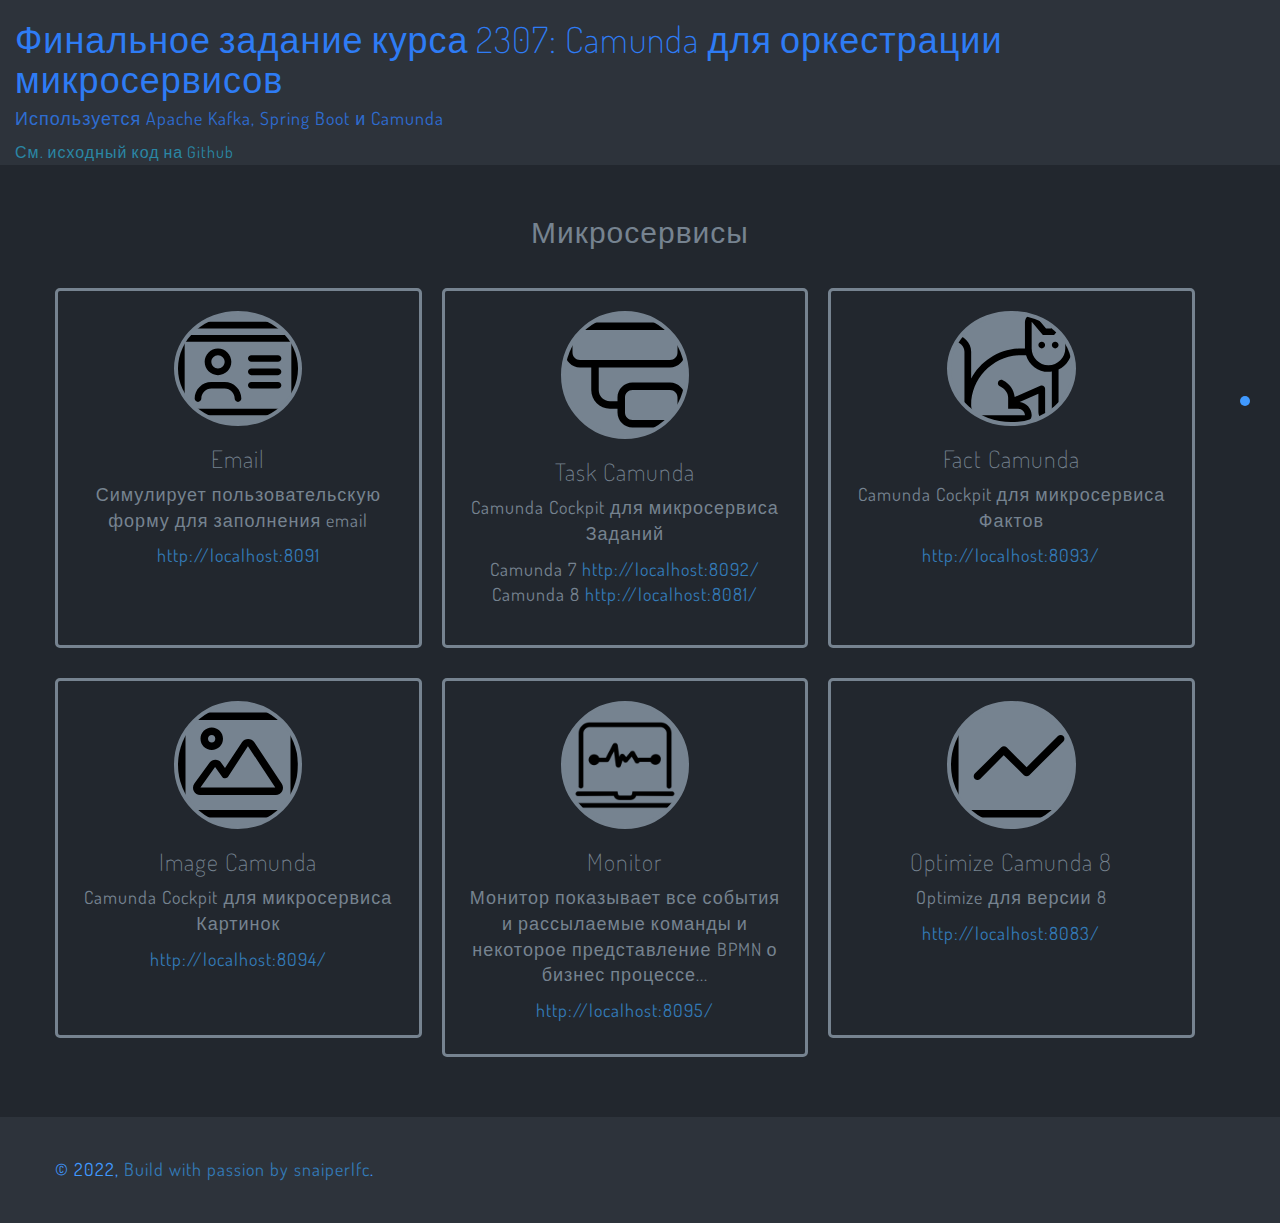
==== commit 9084af44: "Added camunda 8" ====
--- a/docs/overview-website/index.html
+++ b/docs/overview-website/index.html
@@ -60,7 +60,10 @@
             <img src="img/diagram-subtask-light.svg" class="speaker-img">
             <h3>Task Camunda</h3>
             <p>Camunda Cockpit для микросервиса Заданий</p>
-            <p><a href="http://localhost:8092/camunda/app/cockpit/default/">http://localhost:8092/</a></p>
+            <div>Camunda 7 <a href="http://localhost:8092/camunda/app/cockpit/default/">http://localhost:8092/</a></div>
+            <div>Camunda 8 <a
+                    href="http://localhost:8081/processes?process=task-camunda-8&version=1&active=true&incidents=true&completed=true&canceled=true">http://localhost:8081/</a>
+            </div>
         </div>
         <div class="col-md-4 col-sm-6 feature">
             <img src="img/cat-light.svg" class="speaker-img">
@@ -81,6 +84,12 @@
                 процессе...</p>
             <p><a href="http://localhost:8095/">http://localhost:8095/</a></p>
         </div>
+        <div class="col-md-4 col-sm-6 feature">
+            <img src="img/chart-line-light.svg" class="speaker-img">
+            <h3>Optimize Camunda 8</h3>
+            <p>Optimize для версии 8</p>
+            <p><a href="http://localhost:8083/camunda/app/cockpit/default/">http://localhost:8083/</a></p>
+        </div>
     </div>
     <!-- End: Speakers -->
 </div>
--- a/docs/overview-website/css/style.css
+++ b/docs/overview-website/css/style.css
@@ -161,7 +161,7 @@
 }
 
 .me-row {
-    /*padding: 30px 0;*/
+    padding: 30px 0;
 }
 
 .row-title {
